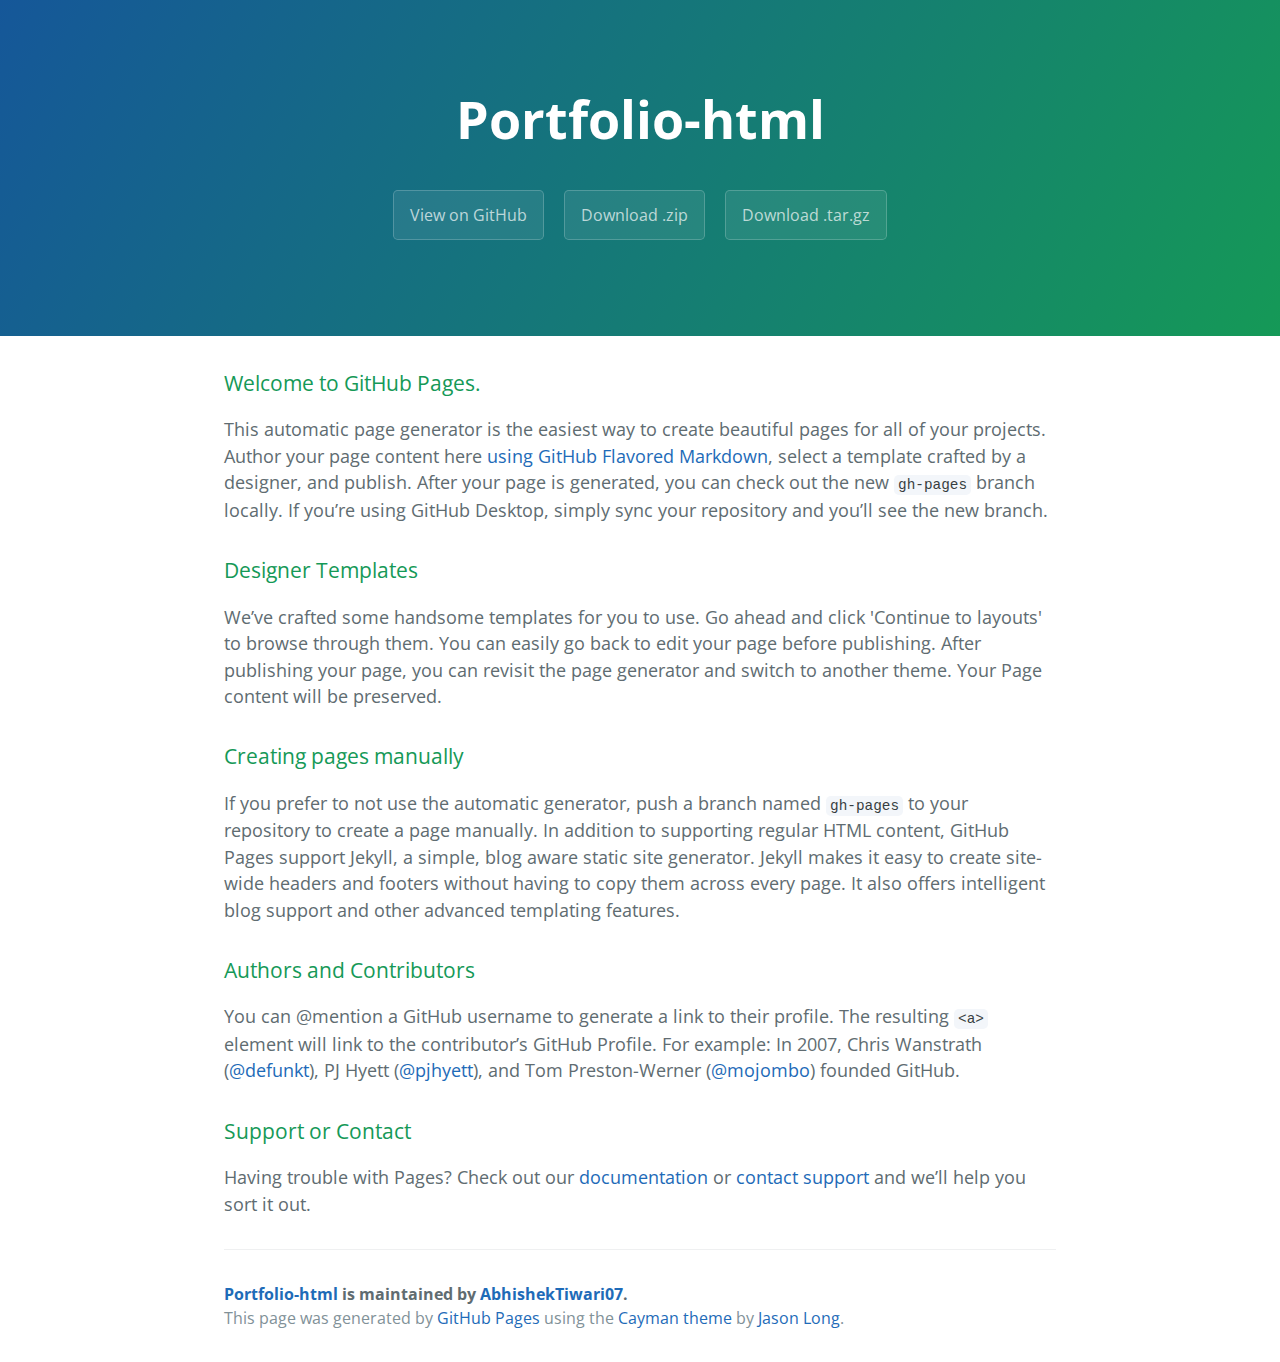
==== index.html @ 27760102 "Create gh-pages branch via GitHub" ====
<!DOCTYPE html>
<html lang="en-us">
  <head>
    <meta charset="UTF-8">
    <title>Portfolio-html by AbhishekTiwari07</title>
    <meta name="viewport" content="width=device-width, initial-scale=1">
    <link rel="stylesheet" type="text/css" href="stylesheets/normalize.css" media="screen">
    <link href='https://fonts.googleapis.com/css?family=Open+Sans:400,700' rel='stylesheet' type='text/css'>
    <link rel="stylesheet" type="text/css" href="stylesheets/stylesheet.css" media="screen">
    <link rel="stylesheet" type="text/css" href="stylesheets/github-light.css" media="screen">
  </head>
  <body>
    <section class="page-header">
      <h1 class="project-name">Portfolio-html</h1>
      <h2 class="project-tagline"></h2>
      <a href="https://github.com/AbhishekTiwari07/portfolio-html" class="btn">View on GitHub</a>
      <a href="https://github.com/AbhishekTiwari07/portfolio-html/zipball/master" class="btn">Download .zip</a>
      <a href="https://github.com/AbhishekTiwari07/portfolio-html/tarball/master" class="btn">Download .tar.gz</a>
    </section>

    <section class="main-content">
      <h3>
<a id="welcome-to-github-pages" class="anchor" href="#welcome-to-github-pages" aria-hidden="true"><span aria-hidden="true" class="octicon octicon-link"></span></a>Welcome to GitHub Pages.</h3>
<p>This automatic page generator is the easiest way to create beautiful pages for all of your projects. Author your page content here <a href="https://guides.github.com/features/mastering-markdown/">using GitHub Flavored Markdown</a>, select a template crafted by a designer, and publish. After your page is generated, you can check out the new <code>gh-pages</code> branch locally. If you’re using GitHub Desktop, simply sync your repository and you’ll see the new branch.</p>
<h3>
<a id="designer-templates" class="anchor" href="#designer-templates" aria-hidden="true"><span aria-hidden="true" class="octicon octicon-link"></span></a>Designer Templates</h3>
<p>We’ve crafted some handsome templates for you to use. Go ahead and click 'Continue to layouts' to browse through them. You can easily go back to edit your page before publishing. After publishing your page, you can revisit the page generator and switch to another theme. Your Page content will be preserved.</p>
<h3>
<a id="creating-pages-manually" class="anchor" href="#creating-pages-manually" aria-hidden="true"><span aria-hidden="true" class="octicon octicon-link"></span></a>Creating pages manually</h3>
<p>If you prefer to not use the automatic generator, push a branch named <code>gh-pages</code> to your repository to create a page manually. In addition to supporting regular HTML content, GitHub Pages support Jekyll, a simple, blog aware static site generator. Jekyll makes it easy to create site-wide headers and footers without having to copy them across every page. It also offers intelligent blog support and other advanced templating features.</p>
<h3>
<a id="authors-and-contributors" class="anchor" href="#authors-and-contributors" aria-hidden="true"><span aria-hidden="true" class="octicon octicon-link"></span></a>Authors and Contributors</h3>
<p>You can @mention a GitHub username to generate a link to their profile. The resulting <code>&lt;a&gt;</code> element will link to the contributor’s GitHub Profile. For example: In 2007, Chris Wanstrath (<a class="user-mention" data-hovercard-type="user" data-hovercard-url="/users/defunkt/hovercard" data-octo-click="hovercard-link-click" data-octo-dimensions="link_type:self" href="https://github.com/defunkt">@defunkt</a>), PJ Hyett (<a class="user-mention" data-hovercard-type="user" data-hovercard-url="/users/pjhyett/hovercard" data-octo-click="hovercard-link-click" data-octo-dimensions="link_type:self" href="https://github.com/pjhyett">@pjhyett</a>), and Tom Preston-Werner (<a class="user-mention" data-hovercard-type="user" data-hovercard-url="/users/mojombo/hovercard" data-octo-click="hovercard-link-click" data-octo-dimensions="link_type:self" href="https://github.com/mojombo">@mojombo</a>) founded GitHub.</p>
<h3>
<a id="support-or-contact" class="anchor" href="#support-or-contact" aria-hidden="true"><span aria-hidden="true" class="octicon octicon-link"></span></a>Support or Contact</h3>
<p>Having trouble with Pages? Check out our <a href="https://help.github.com/pages">documentation</a> or <a href="https://github.com/contact">contact support</a> and we’ll help you sort it out.</p>

      <footer class="site-footer">
        <span class="site-footer-owner"><a href="https://github.com/AbhishekTiwari07/portfolio-html">Portfolio-html</a> is maintained by <a href="https://github.com/AbhishekTiwari07">AbhishekTiwari07</a>.</span>

        <span class="site-footer-credits">This page was generated by <a href="https://pages.github.com">GitHub Pages</a> using the <a href="https://github.com/jasonlong/cayman-theme">Cayman theme</a> by <a href="https://twitter.com/jasonlong">Jason Long</a>.</span>
      </footer>

    </section>

  
  </body>
</html>
---- stylesheets/stylesheet.css ----
* {
  box-sizing: border-box; }

body {
  padding: 0;
  margin: 0;
  font-family: "Open Sans", "Helvetica Neue", Helvetica, Arial, sans-serif;
  font-size: 16px;
  line-height: 1.5;
  color: #606c71; }

a {
  color: #1e6bb8;
  text-decoration: none; }
  a:hover {
    text-decoration: underline; }

.btn {
  display: inline-block;
  margin-bottom: 1rem;
  color: rgba(255, 255, 255, 0.7);
  background-color: rgba(255, 255, 255, 0.08);
  border-color: rgba(255, 255, 255, 0.2);
  border-style: solid;
  border-width: 1px;
  border-radius: 0.3rem;
  transition: color 0.2s, background-color 0.2s, border-color 0.2s; }
  .btn + .btn {
    margin-left: 1rem; }

.btn:hover {
  color: rgba(255, 255, 255, 0.8);
  text-decoration: none;
  background-color: rgba(255, 255, 255, 0.2);
  border-color: rgba(255, 255, 255, 0.3); }

@media screen and (min-width: 64em) {
  .btn {
    padding: 0.75rem 1rem; } }

@media screen and (min-width: 42em) and (max-width: 64em) {
  .btn {
    padding: 0.6rem 0.9rem;
    font-size: 0.9rem; } }

@media screen and (max-width: 42em) {
  .btn {
    display: block;
    width: 100%;
    padding: 0.75rem;
    font-size: 0.9rem; }
    .btn + .btn {
      margin-top: 1rem;
      margin-left: 0; } }

.page-header {
  color: #fff;
  text-align: center;
  background-color: #159957;
  background-image: linear-gradient(120deg, #155799, #159957); }

@media screen and (min-width: 64em) {
  .page-header {
    padding: 5rem 6rem; } }

@media screen and (min-width: 42em) and (max-width: 64em) {
  .page-header {
    padding: 3rem 4rem; } }

@media screen and (max-width: 42em) {
  .page-header {
    padding: 2rem 1rem; } }

.project-name {
  margin-top: 0;
  margin-bottom: 0.1rem; }

@media screen and (min-width: 64em) {
  .project-name {
    font-size: 3.25rem; } }

@media screen and (min-width: 42em) and (max-width: 64em) {
  .project-name {
    font-size: 2.25rem; } }

@media screen and (max-width: 42em) {
  .project-name {
    font-size: 1.75rem; } }

.project-tagline {
  margin-bottom: 2rem;
  font-weight: normal;
  opacity: 0.7; }

@media screen and (min-width: 64em) {
  .project-tagline {
    font-size: 1.25rem; } }

@media screen and (min-width: 42em) and (max-width: 64em) {
  .project-tagline {
    font-size: 1.15rem; } }

@media screen and (max-width: 42em) {
  .project-tagline {
    font-size: 1rem; } }

.main-content :first-child {
  margin-top: 0; }
.main-content img {
  max-width: 100%; }
.main-content h1, .main-content h2, .main-content h3, .main-content h4, .main-content h5, .main-content h6 {
  margin-top: 2rem;
  margin-bottom: 1rem;
  font-weight: normal;
  color: #159957; }
.main-content p {
  margin-bottom: 1em; }
.main-content code {
  padding: 2px 4px;
  font-family: Consolas, "Liberation Mono", Menlo, Courier, monospace;
  font-size: 0.9rem;
  color: #383e41;
  background-color: #f3f6fa;
  border-radius: 0.3rem; }
.main-content pre {
  padding: 0.8rem;
  margin-top: 0;
  margin-bottom: 1rem;
  font: 1rem Consolas, "Liberation Mono", Menlo, Courier, monospace;
  color: #567482;
  word-wrap: normal;
  background-color: #f3f6fa;
  border: solid 1px #dce6f0;
  border-radius: 0.3rem; }
  .main-content pre > code {
    padding: 0;
    margin: 0;
    font-size: 0.9rem;
    color: #567482;
    word-break: normal;
    white-space: pre;
    background: transparent;
    border: 0; }
.main-content .highlight {
  margin-bottom: 1rem; }
  .main-content .highlight pre {
    margin-bottom: 0;
    word-break: normal; }
.main-content .highlight pre, .main-content pre {
  padding: 0.8rem;
  overflow: auto;
  font-size: 0.9rem;
  line-height: 1.45;
  border-radius: 0.3rem; }
.main-content pre code, .main-content pre tt {
  display: inline;
  max-width: initial;
  padding: 0;
  margin: 0;
  overflow: initial;
  line-height: inherit;
  word-wrap: normal;
  background-color: transparent;
  border: 0; }
  .main-content pre code:before, .main-content pre code:after, .main-content pre tt:before, .main-content pre tt:after {
    content: normal; }
.main-content ul, .main-content ol {
  margin-top: 0; }
.main-content blockquote {
  padding: 0 1rem;
  margin-left: 0;
  color: #819198;
  border-left: 0.3rem solid #dce6f0; }
  .main-content blockquote > :first-child {
    margin-top: 0; }
  .main-content blockquote > :last-child {
    margin-bottom: 0; }
.main-content table {
  display: block;
  width: 100%;
  overflow: auto;
  word-break: normal;
  word-break: keep-all; }
  .main-content table th {
    font-weight: bold; }
  .main-content table th, .main-content table td {
    padding: 0.5rem 1rem;
    border: 1px solid #e9ebec; }
.main-content dl {
  padding: 0; }
  .main-content dl dt {
    padding: 0;
    margin-top: 1rem;
    font-size: 1rem;
    font-weight: bold; }
  .main-content dl dd {
    padding: 0;
    margin-bottom: 1rem; }
.main-content hr {
  height: 2px;
  padding: 0;
  margin: 1rem 0;
  background-color: #eff0f1;
  border: 0; }

@media screen and (min-width: 64em) {
  .main-content {
    max-width: 64rem;
    padding: 2rem 6rem;
    margin: 0 auto;
    font-size: 1.1rem; } }

@media screen and (min-width: 42em) and (max-width: 64em) {
  .main-content {
    padding: 2rem 4rem;
    font-size: 1.1rem; } }

@media screen and (max-width: 42em) {
  .main-content {
    padding: 2rem 1rem;
    font-size: 1rem; } }

.site-footer {
  padding-top: 2rem;
  margin-top: 2rem;
  border-top: solid 1px #eff0f1; }

.site-footer-owner {
  display: block;
  font-weight: bold; }

.site-footer-credits {
  color: #819198; }

@media screen and (min-width: 64em) {
  .site-footer {
    font-size: 1rem; } }

@media screen and (min-width: 42em) and (max-width: 64em) {
  .site-footer {
    font-size: 1rem; } }

@media screen and (max-width: 42em) {
  .site-footer {
    font-size: 0.9rem; } }
---- stylesheets/github-light.css ----
/*!
 * GitHub Light v0.4.1
 * Copyright (c) 2012 - 2017 GitHub, Inc.
 * Licensed under MIT (https://github.com/primer/github-syntax-theme-generator/blob/master/LICENSE)
 */

.pl-c /* comment, punctuation.definition.comment, string.comment */ {
  color: #6a737d;
}

.pl-c1 /* constant, entity.name.constant, variable.other.constant, variable.language, support, meta.property-name, support.constant, support.variable, meta.module-reference, markup.raw, meta.diff.header, meta.output */,
.pl-s .pl-v /* string variable */ {
  color: #005cc5;
}

.pl-e /* entity */,
.pl-en /* entity.name */ {
  color: #6f42c1;
}

.pl-smi /* variable.parameter.function, storage.modifier.package, storage.modifier.import, storage.type.java, variable.other */,
.pl-s .pl-s1 /* string source */ {
  color: #24292e;
}

.pl-ent /* entity.name.tag, markup.quote */ {
  color: #22863a;
}

.pl-k /* keyword, storage, storage.type */ {
  color: #d73a49;
}

.pl-s /* string */,
.pl-pds /* punctuation.definition.string, source.regexp, string.regexp.character-class */,
.pl-s .pl-pse .pl-s1 /* string punctuation.section.embedded source */,
.pl-sr /* string.regexp */,
.pl-sr .pl-cce /* string.regexp constant.character.escape */,
.pl-sr .pl-sre /* string.regexp source.ruby.embedded */,
.pl-sr .pl-sra /* string.regexp string.regexp.arbitrary-repitition */ {
  color: #032f62;
}

.pl-v /* variable */,
.pl-smw /* sublimelinter.mark.warning */ {
  color: #e36209;
}

.pl-bu /* invalid.broken, invalid.deprecated, invalid.unimplemented, message.error, brackethighlighter.unmatched, sublimelinter.mark.error */ {
  color: #b31d28;
}

.pl-ii /* invalid.illegal */ {
  color: #fafbfc;
  background-color: #b31d28;
}

.pl-c2 /* carriage-return */ {
  color: #fafbfc;
  background-color: #d73a49;
}

.pl-c2::before /* carriage-return */ {
  content: "^M";
}

.pl-sr .pl-cce /* string.regexp constant.character.escape */ {
  font-weight: bold;
  color: #22863a;
}

.pl-ml /* markup.list */ {
  color: #735c0f;
}

.pl-mh /* markup.heading */,
.pl-mh .pl-en /* markup.heading entity.name */,
.pl-ms /* meta.separator */ {
  font-weight: bold;
  color: #005cc5;
}

.pl-mi /* markup.italic */ {
  font-style: italic;
  color: #24292e;
}

.pl-mb /* markup.bold */ {
  font-weight: bold;
  color: #24292e;
}

.pl-md /* markup.deleted, meta.diff.header.from-file, punctuation.definition.deleted */ {
  color: #b31d28;
  background-color: #ffeef0;
}

.pl-mi1 /* markup.inserted, meta.diff.header.to-file, punctuation.definition.inserted */ {
  color: #22863a;
  background-color: #f0fff4;
}

.pl-mc /* markup.changed, punctuation.definition.changed */ {
  color: #e36209;
  background-color: #ffebda;
}

.pl-mi2 /* markup.ignored, markup.untracked */ {
  color: #f6f8fa;
  background-color: #005cc5;
}

.pl-mdr /* meta.diff.range */ {
  font-weight: bold;
  color: #6f42c1;
}

.pl-ba /* brackethighlighter.tag, brackethighlighter.curly, brackethighlighter.round, brackethighlighter.square, brackethighlighter.angle, brackethighlighter.quote */ {
  color: #586069;
}

.pl-sg /* sublimelinter.gutter-mark */ {
  color: #959da5;
}

.pl-corl /* constant.other.reference.link, string.other.link */ {
  text-decoration: underline;
  color: #032f62;
}
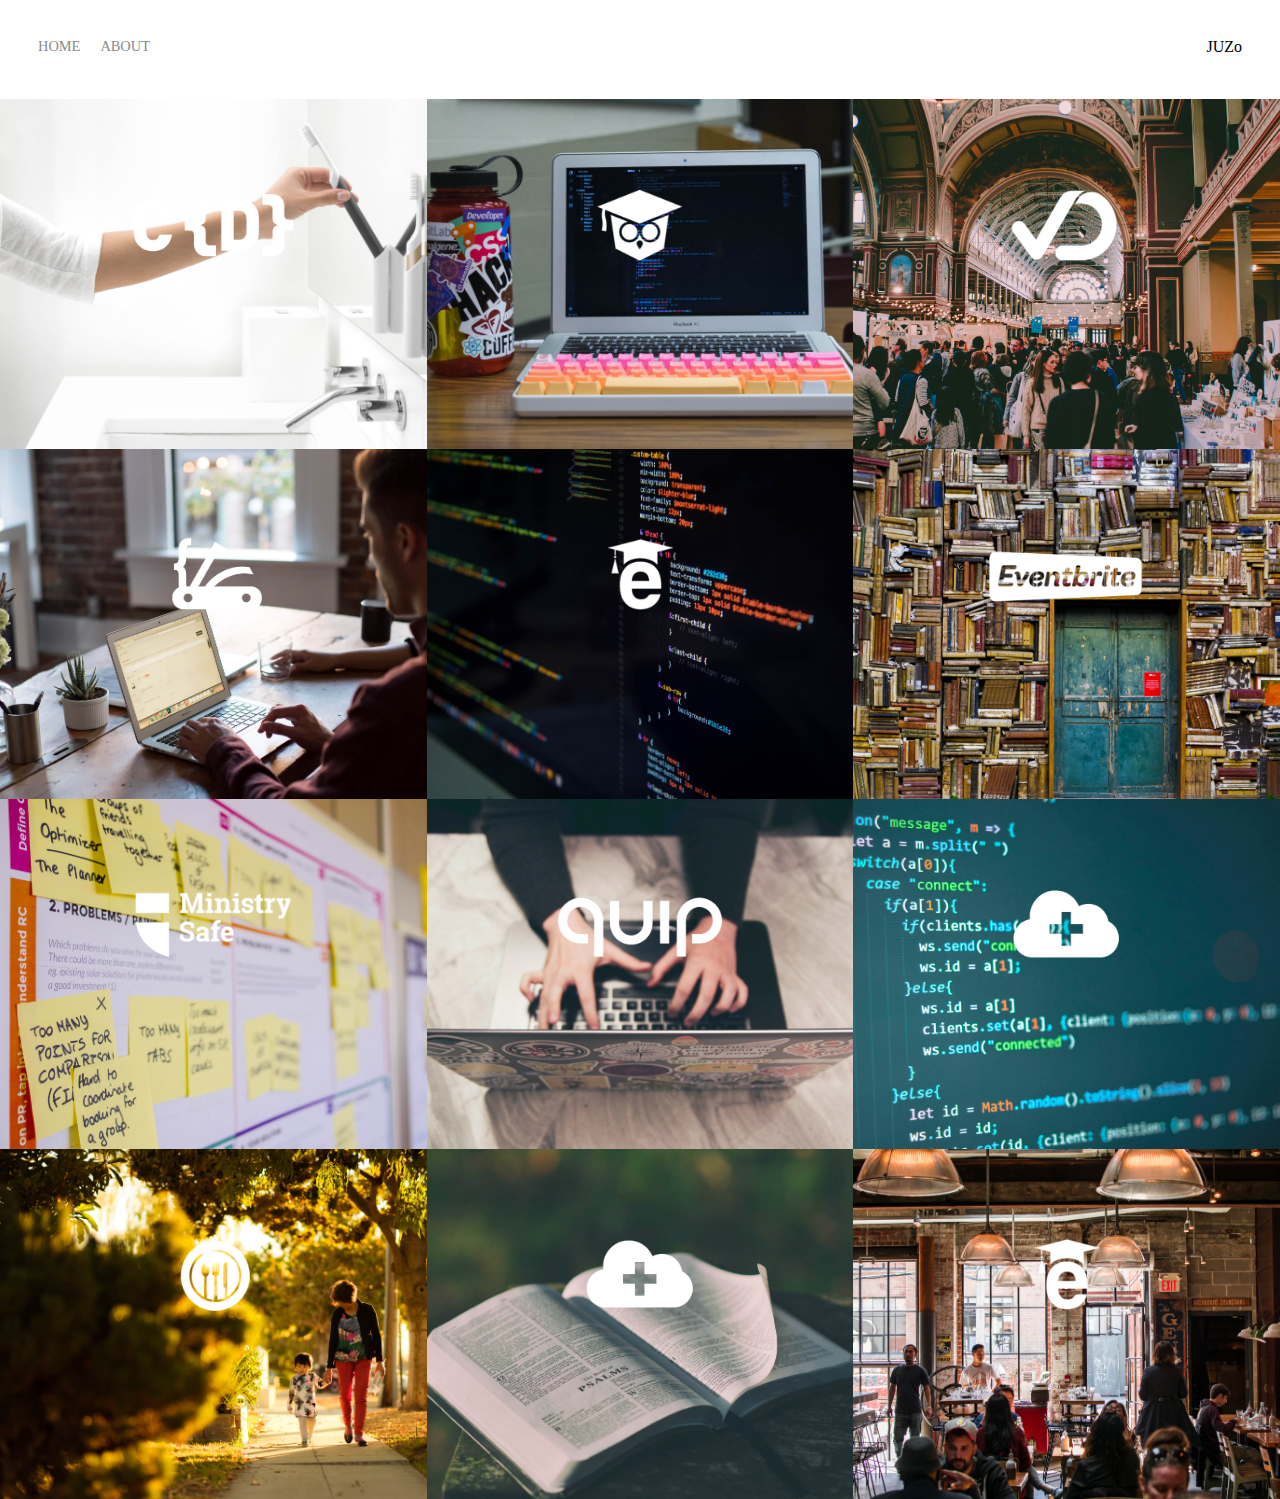
==== commit 9d29c0f0: "first page" ====
--- a/index.html
+++ b/index.html
@@ -1,48 +1,167 @@
 <!DOCTYPE html>
-<html lang="en-us">
-  <head>
+<html lang="en">
+<head>
     <meta charset="UTF-8">
-    <title>Portfolio-html by AbhishekTiwari07</title>
-    <meta name="viewport" content="width=device-width, initial-scale=1">
-    <link rel="stylesheet" type="text/css" href="stylesheets/normalize.css" media="screen">
-    <link href='https://fonts.googleapis.com/css?family=Open+Sans:400,700' rel='stylesheet' type='text/css'>
-    <link rel="stylesheet" type="text/css" href="stylesheets/stylesheet.css" media="screen">
-    <link rel="stylesheet" type="text/css" href="stylesheets/github-light.css" media="screen">
-  </head>
-  <body>
-    <section class="page-header">
-      <h1 class="project-name">Portfolio-html</h1>
-      <h2 class="project-tagline"></h2>
-      <a href="https://github.com/AbhishekTiwari07/portfolio-html" class="btn">View on GitHub</a>
-      <a href="https://github.com/AbhishekTiwari07/portfolio-html/zipball/master" class="btn">Download .zip</a>
-      <a href="https://github.com/AbhishekTiwari07/portfolio-html/tarball/master" class="btn">Download .tar.gz</a>
-    </section>
+    <meta name="viewport" content="width=device-width, initial-scale=1.0">
+    <title>Document</title>
+    <link rel="stylesheet" href="stylesheets/style.css">
+</head>
+<body>
+    <div class="container">
+        <div class="nav-wrapper">
+            <div class="left-side">
+                <div class="nav-link-wrapper">
+                    <a href="index.html">Home</a>
+                </div>
+                <div class="nav-link-wrapper">
+                    <a href="aboutme.html">About</a>
+                </div>
+            </div>
+            <div class="right-side">
+                <div class="name">
+                    <div>JUZo</div>
+                </div>
+            </div>
+        </div>
 
-    <section class="main-content">
-      <h3>
-<a id="welcome-to-github-pages" class="anchor" href="#welcome-to-github-pages" aria-hidden="true"><span aria-hidden="true" class="octicon octicon-link"></span></a>Welcome to GitHub Pages.</h3>
-<p>This automatic page generator is the easiest way to create beautiful pages for all of your projects. Author your page content here <a href="https://guides.github.com/features/mastering-markdown/">using GitHub Flavored Markdown</a>, select a template crafted by a designer, and publish. After your page is generated, you can check out the new <code>gh-pages</code> branch locally. If you’re using GitHub Desktop, simply sync your repository and you’ll see the new branch.</p>
-<h3>
-<a id="designer-templates" class="anchor" href="#designer-templates" aria-hidden="true"><span aria-hidden="true" class="octicon octicon-link"></span></a>Designer Templates</h3>
-<p>We’ve crafted some handsome templates for you to use. Go ahead and click 'Continue to layouts' to browse through them. You can easily go back to edit your page before publishing. After publishing your page, you can revisit the page generator and switch to another theme. Your Page content will be preserved.</p>
-<h3>
-<a id="creating-pages-manually" class="anchor" href="#creating-pages-manually" aria-hidden="true"><span aria-hidden="true" class="octicon octicon-link"></span></a>Creating pages manually</h3>
-<p>If you prefer to not use the automatic generator, push a branch named <code>gh-pages</code> to your repository to create a page manually. In addition to supporting regular HTML content, GitHub Pages support Jekyll, a simple, blog aware static site generator. Jekyll makes it easy to create site-wide headers and footers without having to copy them across every page. It also offers intelligent blog support and other advanced templating features.</p>
-<h3>
-<a id="authors-and-contributors" class="anchor" href="#authors-and-contributors" aria-hidden="true"><span aria-hidden="true" class="octicon octicon-link"></span></a>Authors and Contributors</h3>
-<p>You can @mention a GitHub username to generate a link to their profile. The resulting <code>&lt;a&gt;</code> element will link to the contributor’s GitHub Profile. For example: In 2007, Chris Wanstrath (<a class="user-mention" data-hovercard-type="user" data-hovercard-url="/users/defunkt/hovercard" data-octo-click="hovercard-link-click" data-octo-dimensions="link_type:self" href="https://github.com/defunkt">@defunkt</a>), PJ Hyett (<a class="user-mention" data-hovercard-type="user" data-hovercard-url="/users/pjhyett/hovercard" data-octo-click="hovercard-link-click" data-octo-dimensions="link_type:self" href="https://github.com/pjhyett">@pjhyett</a>), and Tom Preston-Werner (<a class="user-mention" data-hovercard-type="user" data-hovercard-url="/users/mojombo/hovercard" data-octo-click="hovercard-link-click" data-octo-dimensions="link_type:self" href="https://github.com/mojombo">@mojombo</a>) founded GitHub.</p>
-<h3>
-<a id="support-or-contact" class="anchor" href="#support-or-contact" aria-hidden="true"><span aria-hidden="true" class="octicon octicon-link"></span></a>Support or Contact</h3>
-<p>Having trouble with Pages? Check out our <a href="https://help.github.com/pages">documentation</a> or <a href="https://github.com/contact">contact support</a> and we’ll help you sort it out.</p>
-
-      <footer class="site-footer">
-        <span class="site-footer-owner"><a href="https://github.com/AbhishekTiwari07/portfolio-html">Portfolio-html</a> is maintained by <a href="https://github.com/AbhishekTiwari07">AbhishekTiwari07</a>.</span>
-
-        <span class="site-footer-credits">This page was generated by <a href="https://pages.github.com">GitHub Pages</a> using the <a href="https://github.com/jasonlong/cayman-theme">Cayman theme</a> by <a href="https://twitter.com/jasonlong">Jason Long</a>.</span>
-      </footer>
-
-    </section>
-
-  
-  </body>
-</html>
+        <div class="content-wrapper">
+            <div class="portfolio-wrapper">
+                <div class="item-wrapper">
+                    <div class="portfolio-img-background" style="background-image:url(images/portfolio1.jpg)"></div>
+                    <div class="image-text-wrapper">
+                        <div class="logo-wrapper">
+                            <img src="images/logos/crondose.png">
+                        </div>
+                        <div class="subtitle">
+                            Lorem ipsum dolor sit amet consectetur adipisicing elit. Enim incidunt sed assumenda nisi under.
+                        </div>
+                    </div>
+                </div>
+                <div class="item-wrapper">
+                    <div class="portfolio-img-background" style="background-image:url(images/portfolio2.jpg)"></div>
+                    <div class="image-text-wrapper">
+                        <div class="logo-wrapper">
+                            <img src="images/logos/dailysmarty.png">
+                        </div>
+                        <div class="subtitle">
+                            Lorem ipsum dolor sit amet consectetur adipisicing elit. Enim incidunt sed assumenda nisi under.
+                        </div>
+                    </div>
+                </div>
+                <div class="item-wrapper">
+                    <div class="portfolio-img-background" style="background-image:url(images/portfolio3.jpg)"></div>
+                    <div class="image-text-wrapper">
+                        <div class="logo-wrapper">
+                            <img src="images/logos/dashtrack.png">
+                        </div>
+                        <div class="subtitle">
+                            Lorem ipsum dolor sit amet consectetur adipisicing elit. Enim incidunt sed assumenda nisi under.
+                        </div>
+                    </div>
+                </div>
+                <div class="item-wrapper">
+                    <div class="portfolio-img-background" style="background-image:url(images/portfolio4.jpg)"></div>
+                    <div class="image-text-wrapper">
+                        <div class="logo-wrapper">
+                            <img src="images/logos/devcamp.png">
+                        </div>
+                        <div class="subtitle">
+                            Lorem ipsum dolor sit amet consectetur adipisicing elit. Enim incidunt sed assumenda nisi under.
+                        </div>
+                    </div>
+                </div>
+                <div class="item-wrapper">
+                    <div class="portfolio-img-background" style="background-image:url(images/portfolio5.jpg)"></div>
+                    <div class="image-text-wrapper">
+                        <div class="logo-wrapper">
+                            <img src="images/logos/edutechional.png">
+                        </div>
+                        <div class="subtitle">
+                            Lorem ipsum dolor sit amet consectetur adipisicing elit. Enim incidunt sed assumenda nisi under.
+                        </div>
+                    </div>
+                </div>
+                <div class="item-wrapper">
+                    <div class="portfolio-img-background" style="background-image:url(images/portfolio6.jpg)"></div>
+                    <div class="image-text-wrapper">
+                        <div class="logo-wrapper">
+                            <img src="images/logos/eventbrite.png">
+                        </div>
+                        <div class="subtitle">
+                            Lorem ipsum dolor sit amet consectetur adipisicing elit. Enim incidunt sed assumenda nisi under.
+                        </div>
+                    </div>
+                </div>
+                <div class="item-wrapper">
+                    <div class="portfolio-img-background" style="background-image:url(images/portfolio7.jpg)"></div>
+                    <div class="image-text-wrapper">
+                        <div class="logo-wrapper">
+                            <img src="images/logos/ministry-safe.png">
+                        </div>
+                        <div class="subtitle">
+                            Lorem ipsum dolor sit amet consectetur adipisicing elit. Enim incidunt sed assumenda nisi under.
+                        </div>
+                    </div>
+                </div>
+                <div class="item-wrapper">
+                    <div class="portfolio-img-background" style="background-image:url(images/portfolio8.jpg)"></div>
+                    <div class="image-text-wrapper">
+                        <div class="logo-wrapper">
+                            <img src="images/logos/quip.png">
+                        </div>
+                        <div class="subtitle">
+                            Lorem ipsum dolor sit amet consectetur adipisicing elit. Enim incidunt sed assumenda nisi under.
+                        </div>
+                    </div>
+                </div>
+                <div class="item-wrapper">
+                    <div class="portfolio-img-background" style="background-image:url(images/portfolio9.jpg)"></div>
+                    <div class="image-text-wrapper">
+                        <div class="logo-wrapper">
+                            <img src="images/logos/shop-hacker.png">
+                        </div>
+                        <div class="subtitle">
+                            Lorem ipsum dolor sit amet consectetur adipisicing elit. Enim incidunt sed assumenda nisi under.
+                        </div>
+                    </div>
+                </div>
+                <div class="item-wrapper">
+                    <div class="portfolio-img-background" style="background-image:url(images/portfolio10.jpg)"></div>
+                    <div class="image-text-wrapper">
+                        <div class="logo-wrapper">
+                            <img src="images/logos/toastability.png">
+                        </div>
+                        <div class="subtitle">
+                            Lorem ipsum dolor sit amet consectetur adipisicing elit. Enim incidunt sed assumenda nisi under.
+                        </div>
+                    </div>
+                </div>
+                <div class="item-wrapper">
+                    <div class="portfolio-img-background" style="background-image:url(images/portfolio11.jpg)"></div>
+                    <div class="image-text-wrapper">
+                        <div class="logo-wrapper">
+                            <img src="images/logos/shop-hacker.png">
+                        </div>
+                        <div class="subtitle">
+                            Lorem ipsum dolor sit amet consectetur adipisicing elit. Enim incidunt sed assumenda nisi under.
+                        </div>
+                    </div>
+                </div>
+                <div class="item-wrapper">
+                    <div class="portfolio-img-background" style="background-image:url(images/portfolio12.jpg)"></div>
+                    <div class="image-text-wrapper">
+                        <div class="logo-wrapper">
+                            <img src="images/logos/edutechional.png">
+                        </div>
+                        <div class="subtitle">
+                            Lorem ipsum dolor sit amet consectetur adipisicing elit. Enim incidunt sed assumenda nisi under.
+                        </div>
+                    </div>
+                </div>
+            </div>
+        </div>
+    </div>
+</body>
+<script src="script.js">
+</script>
+</html>--- a/stylesheets/style.css
+++ b/stylesheets/style.css
@@ -0,0 +1,93 @@
+*{
+    margin:0;
+    text-decoration: none;
+}
+.container{
+    display: grid;
+    grid-template-columns: 1fr;
+}
+.nav-wrapper{
+    display:flex;
+    justify-content: space-between;
+    padding: 38px;
+}
+
+.left-side{
+    display:flex;
+}
+
+.nav-wrapper > .left-side > div {
+    margin : 0 20px 0 0;
+    font-size : 0.9em;
+    text-transform: uppercase;
+}
+
+.nav-link-wrapper {
+    height: 22px;
+    border-bottom: 1px solid transparent;
+    transition : border-bottom 0.5s;
+}
+
+.nav-link-wrapper a {
+    color: #8a8a8a;
+    transition: color 0.5s;
+}
+
+.nav-link-wrapper:hover{
+    border-bottom: 1px solid black;
+}
+
+.nav-link-wrapper a:hover{
+    color:black;
+}
+
+.portfolio-wrapper{
+    display: grid;
+    grid-template-columns: 1fr 1fr 1fr;
+}
+
+.item-wrapper{
+    position: relative;
+}
+
+.portfolio-img-background{
+    height:350px;
+    width:100%;
+    background-size: cover;
+    background-position: center;
+    background-repeat: no-repeat;
+}
+
+.image-text-wrapper{
+    position: absolute;
+    top: 0;
+    display: flex;
+    flex-direction: column;
+    justify-content:center;
+    align-items: center;
+    height:100%;
+    text-align: center;
+    padding-left:50px;
+    padding-right:50px;
+}
+
+.logo-wrapper img{
+    width: 50%;
+    margin: 0 0 40px 0;
+}
+
+.image-text-wrapper .subtitle{
+    transition:1s;
+    font-weight: 600;
+    color:transparent;
+}
+
+.image-text-wrapper:hover .subtitle{
+    font-weight: 600;
+    color: rgb(47, 241, 255);
+}
+
+.img-darken{
+    transition: 1s;
+    filter: brightness(10%);
+}